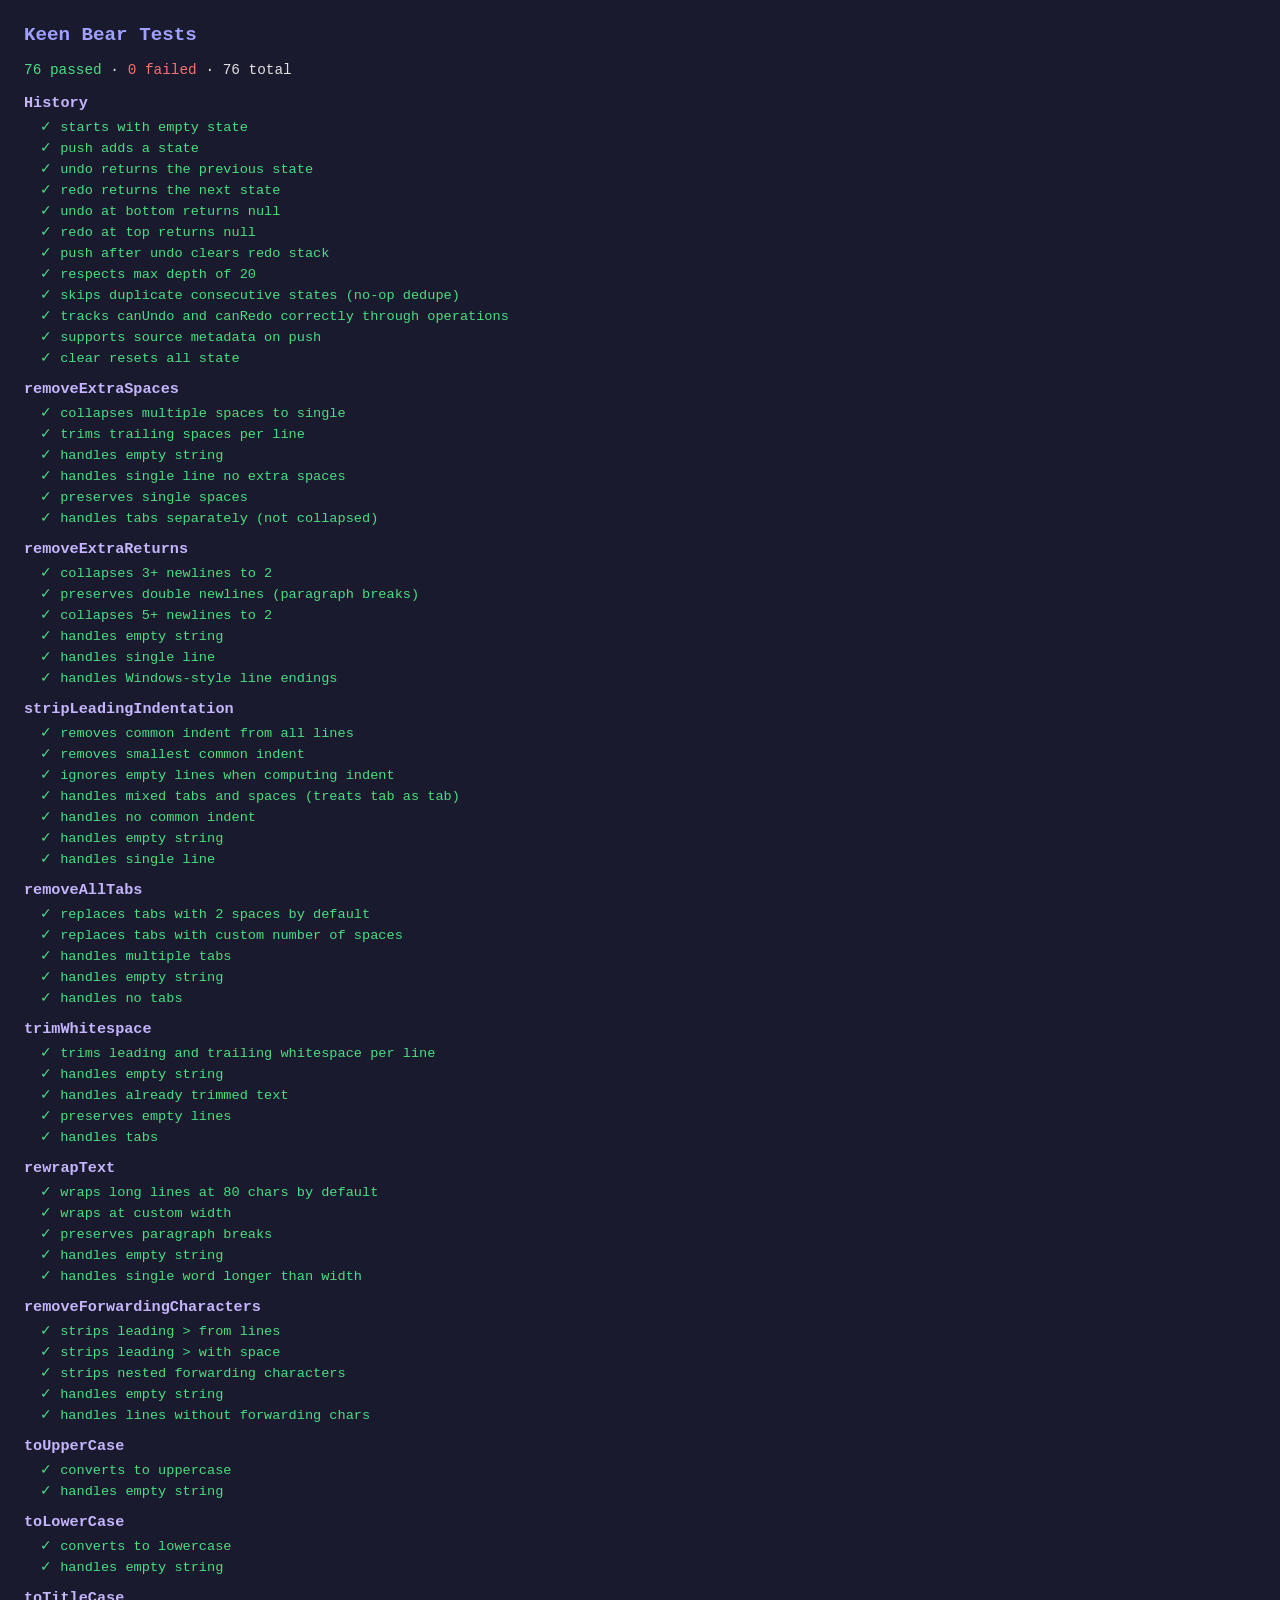
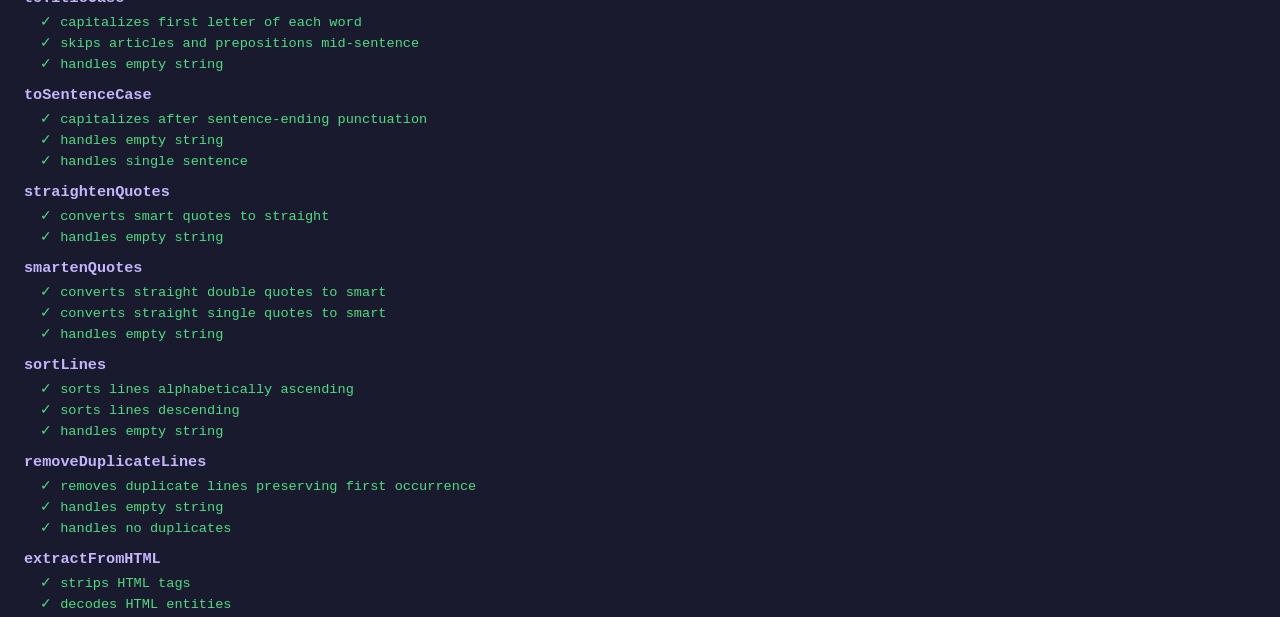
==== test/test-runner.html @ 08547b6c "feat: Phase 1 — test harness, history module, and all cleaners (76 tests green) - Browser-based test" ====
<!DOCTYPE html>
<html lang="en">
<head>
  <meta charset="UTF-8">
  <title>Keen Bear — Tests</title>
  <style>
    * { margin: 0; padding: 0; box-sizing: border-box; }
    body { font-family: 'SF Mono', 'JetBrains Mono', ui-monospace, monospace; background: #1a1a2e; color: #e0e0e0; padding: 24px; }
    h1 { font-size: 1.2rem; margin-bottom: 16px; color: #a0a0ff; }
    .summary { margin-bottom: 16px; font-size: 0.9rem; }
    .summary .pass { color: #4ade80; }
    .summary .fail { color: #f87171; }
    .suite { margin-bottom: 12px; }
    .suite-name { font-weight: bold; font-size: 0.95rem; margin-bottom: 4px; color: #c4b5fd; }
    .test { padding: 2px 0 2px 16px; font-size: 0.85rem; }
    .test.pass { color: #4ade80; }
    .test.pass::before { content: '✓ '; }
    .test.fail { color: #f87171; }
    .test.fail::before { content: '✗ '; }
    .error { padding-left: 32px; color: #fca5a5; font-size: 0.8rem; white-space: pre-wrap; }
  </style>
</head>
<body>
  <h1>Keen Bear Tests</h1>
  <div id="summary" class="summary"></div>
  <div id="results"></div>

  <script type="module">
    const results = [];
    let currentSuite = null;

    window.describe = function(name, fn) {
      currentSuite = { name, tests: [] };
      results.push(currentSuite);
      fn();
      currentSuite = null;
    };

    window.it = function(name, fn) {
      const test = { name, passed: false, error: null };
      try {
        fn();
        test.passed = true;
      } catch (e) {
        test.error = e.message || String(e);
      }
      if (currentSuite) {
        currentSuite.tests.push(test);
      } else {
        if (!results.length || results[results.length - 1].name !== '(ungrouped)') {
          results.push({ name: '(ungrouped)', tests: [] });
        }
        results[results.length - 1].tests.push(test);
      }
    };

    window.assert = {
      equal(actual, expected, msg) {
        if (actual !== expected) {
          throw new Error(`${msg || 'assert.equal'}\n  expected: ${JSON.stringify(expected)}\n  actual:   ${JSON.stringify(actual)}`);
        }
      },
      deepEqual(actual, expected, msg) {
        const a = JSON.stringify(actual);
        const e = JSON.stringify(expected);
        if (a !== e) {
          throw new Error(`${msg || 'assert.deepEqual'}\n  expected: ${e}\n  actual:   ${a}`);
        }
      },
      ok(value, msg) {
        if (!value) throw new Error(msg || `Expected truthy, got ${JSON.stringify(value)}`);
      },
      throws(fn, msg) {
        let threw = false;
        try { fn(); } catch (e) { threw = true; }
        if (!threw) throw new Error(msg || 'Expected function to throw');
      }
    };

    // Import test modules
    await import('./history.test.js');
    await import('./cleaners.test.js');

    // Render results
    const el = document.getElementById('results');
    const sumEl = document.getElementById('summary');
    let total = 0, passed = 0;

    for (const suite of results) {
      const div = document.createElement('div');
      div.className = 'suite';
      div.innerHTML = `<div class="suite-name">${suite.name}</div>`;
      for (const t of suite.tests) {
        total++;
        if (t.passed) passed++;
        const line = document.createElement('div');
        line.className = `test ${t.passed ? 'pass' : 'fail'}`;
        line.textContent = t.name;
        div.appendChild(line);
        if (t.error) {
          const err = document.createElement('div');
          err.className = 'error';
          err.textContent = t.error;
          div.appendChild(err);
        }
      }
      el.appendChild(div);
    }

    const failed = total - passed;
    sumEl.innerHTML = `<span class="pass">${passed} passed</span> · <span class="fail">${failed} failed</span> · ${total} total`;
    document.title = `${failed ? '✗' : '✓'} Keen Bear Tests (${passed}/${total})`;
  </script>
</body>
</html>
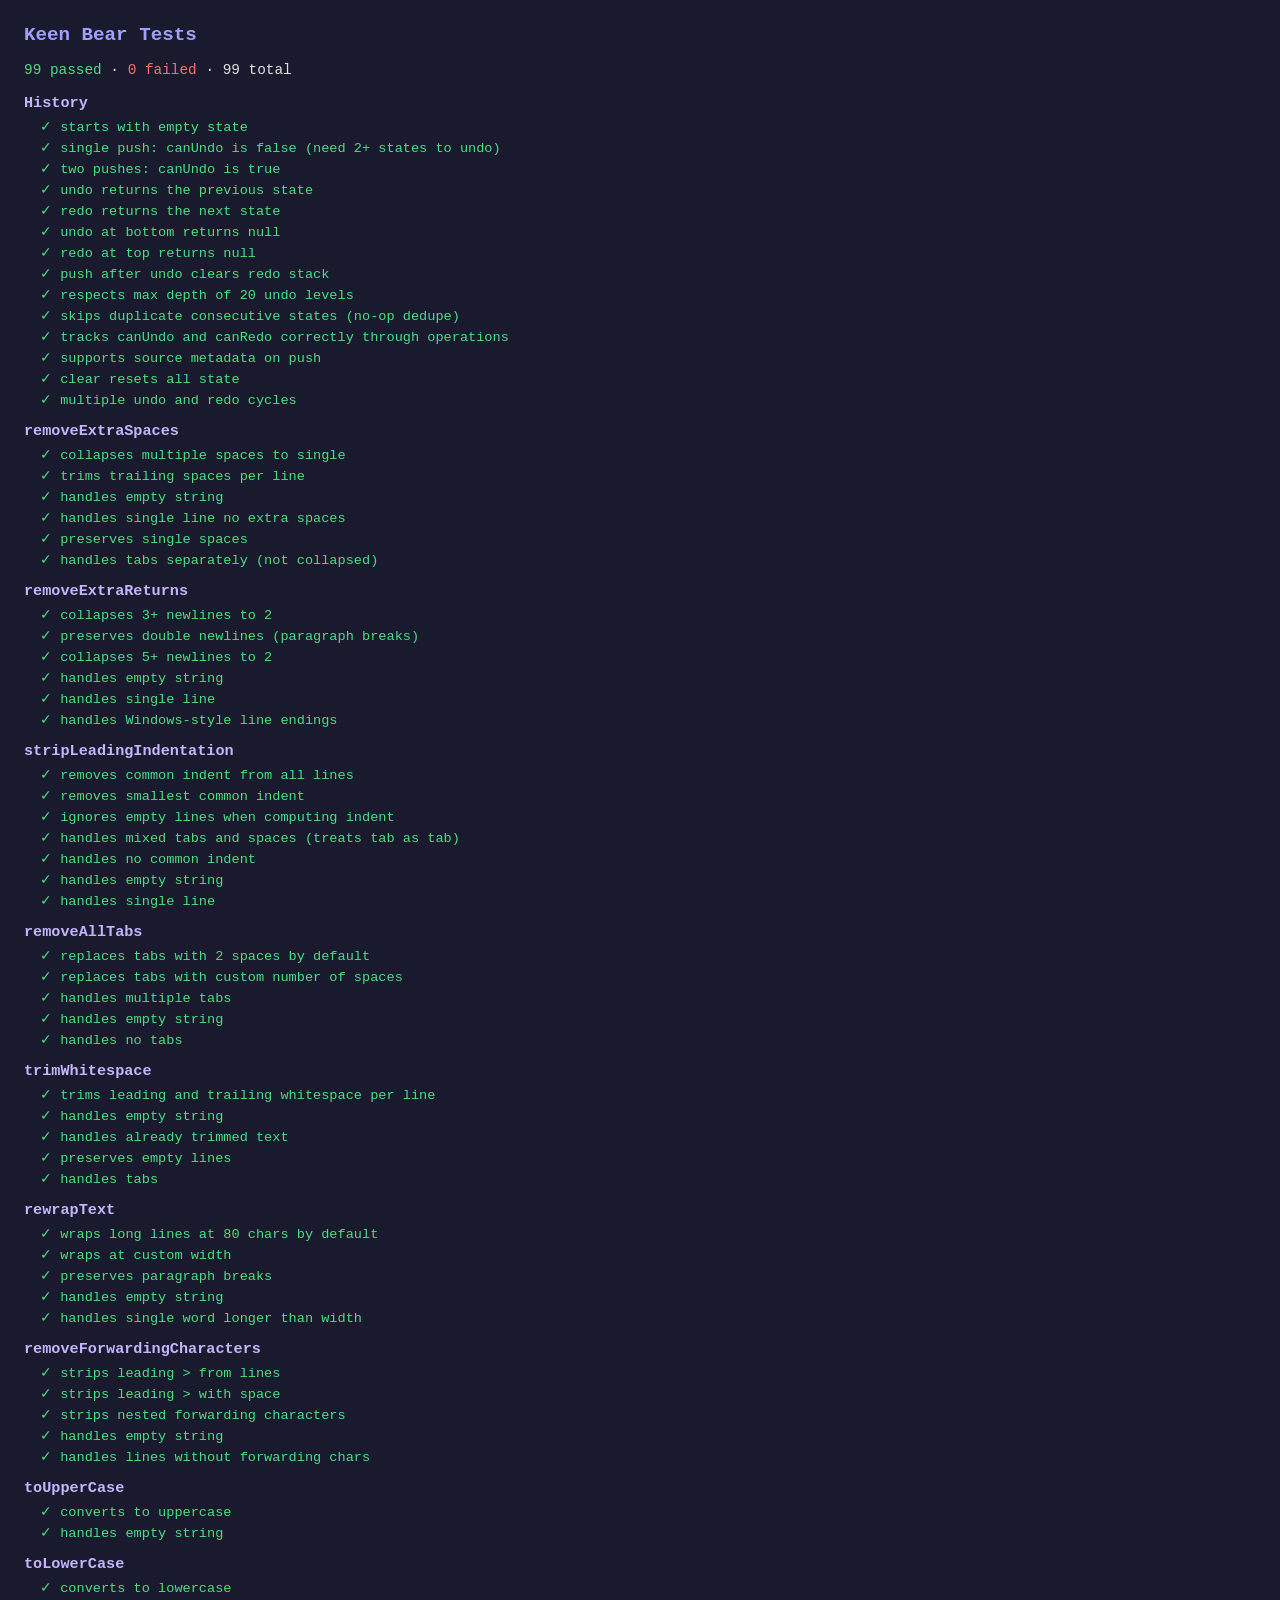
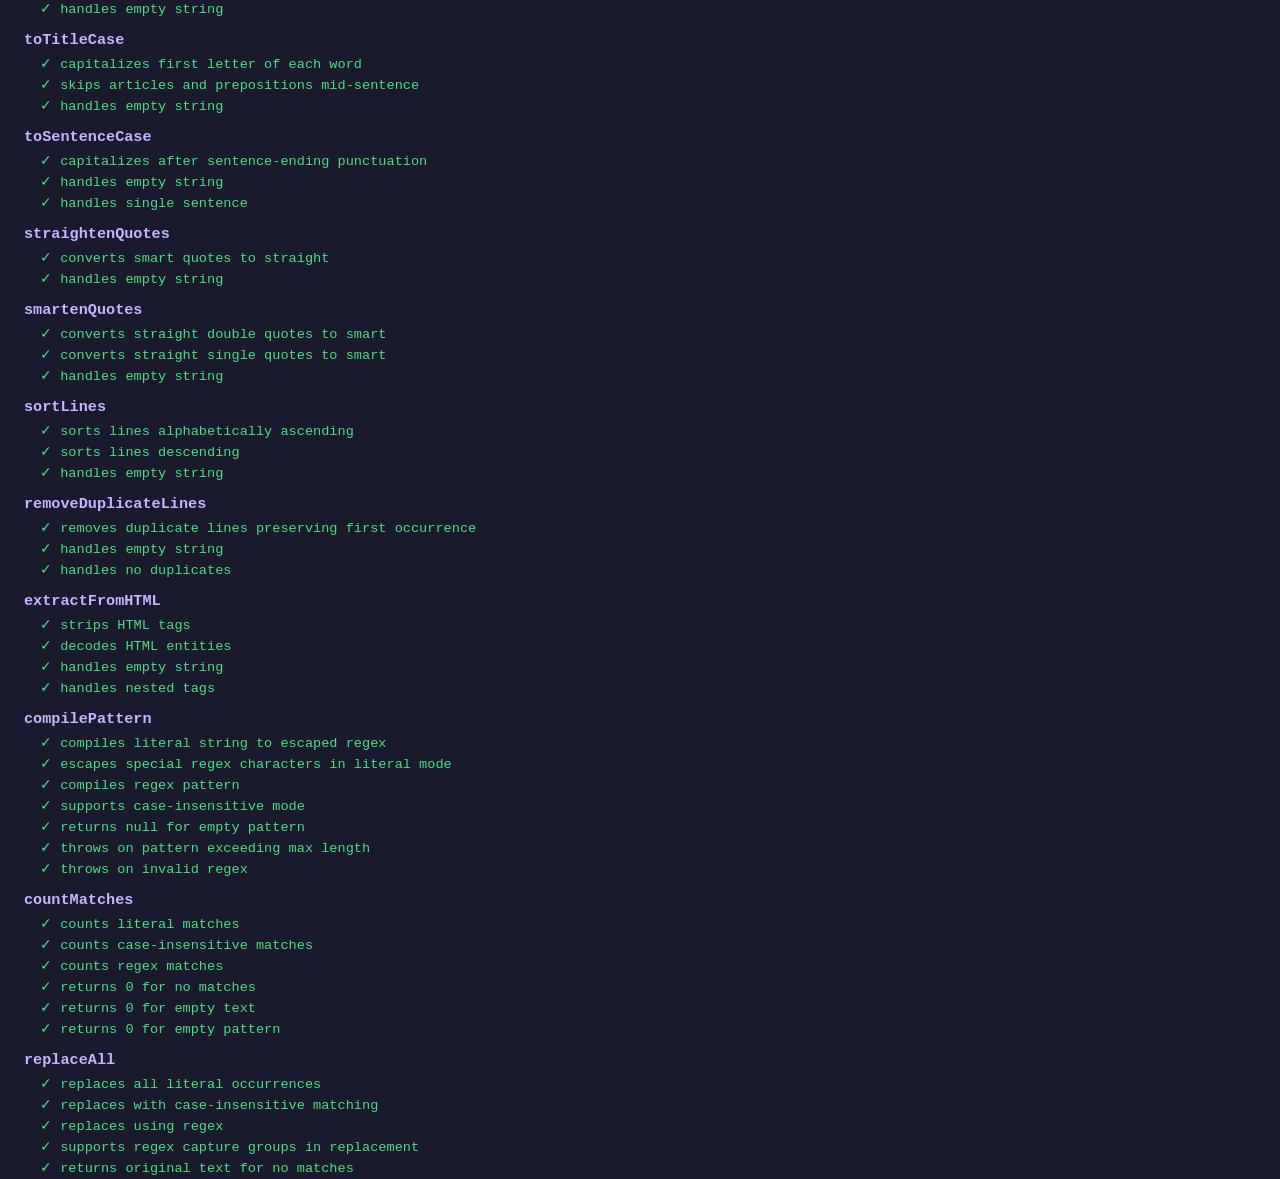
==== commit 472199f8: "feat: Phase 4 — Find & Replace with regex support and safety guards - find-replace.js: compilePatter" ====
--- a/test/test-runner.html
+++ b/test/test-runner.html
@@ -80,6 +80,7 @@
     // Import test modules
     await import('./history.test.js');
     await import('./cleaners.test.js');
+    await import('./find-replace.test.js');
 
     // Render results
     const el = document.getElementById('results');
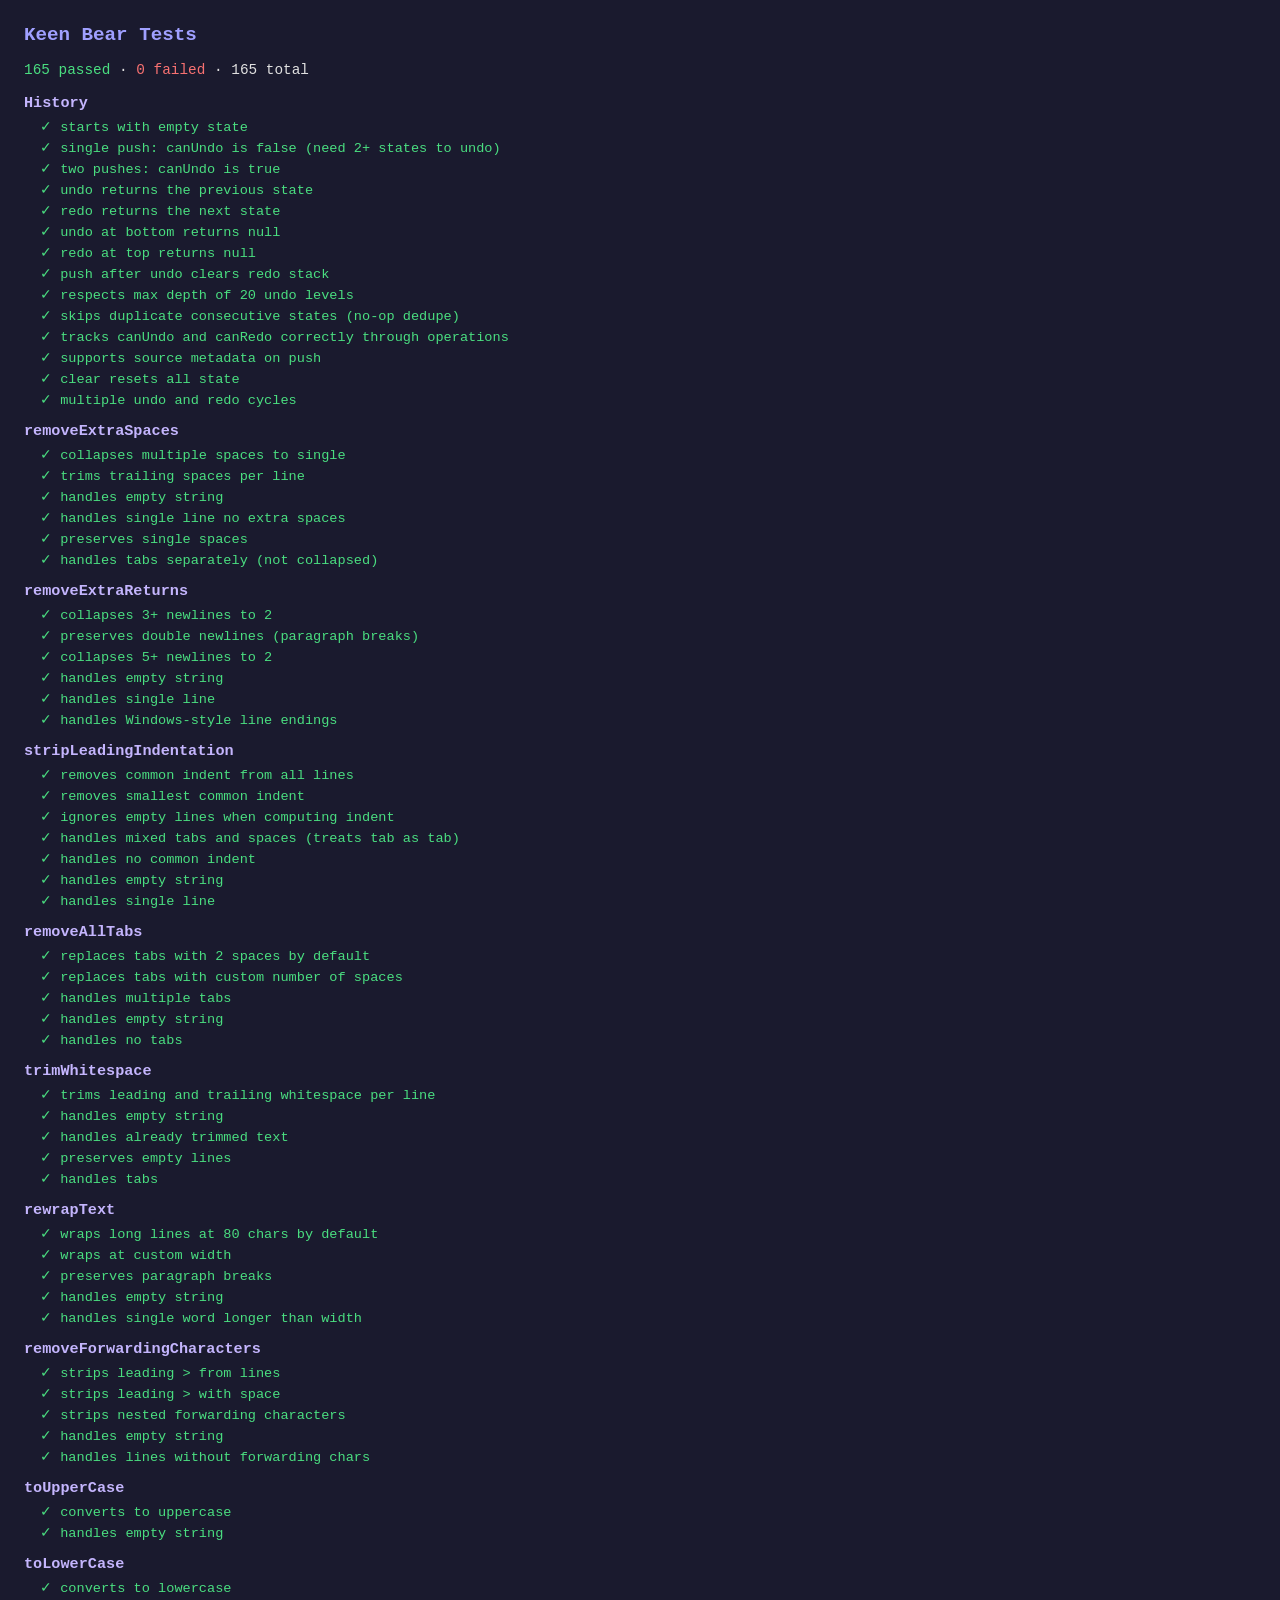
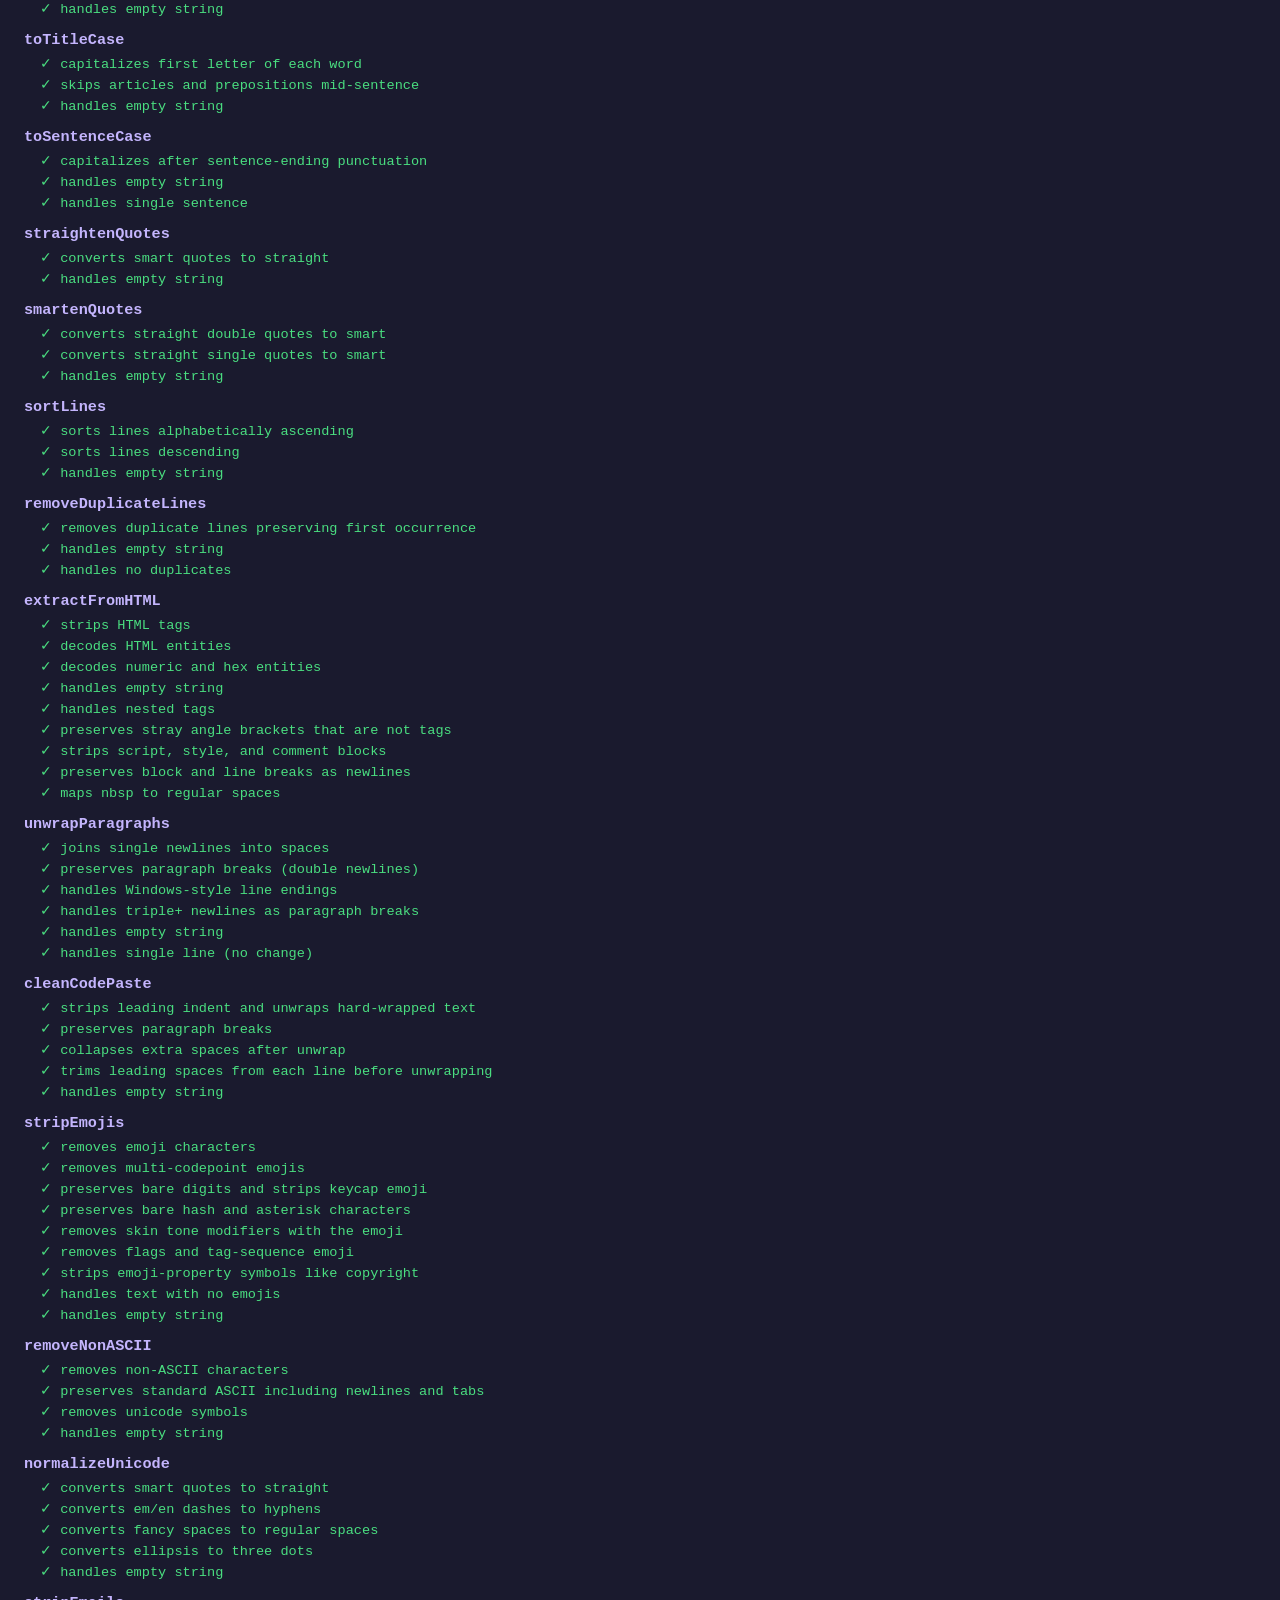
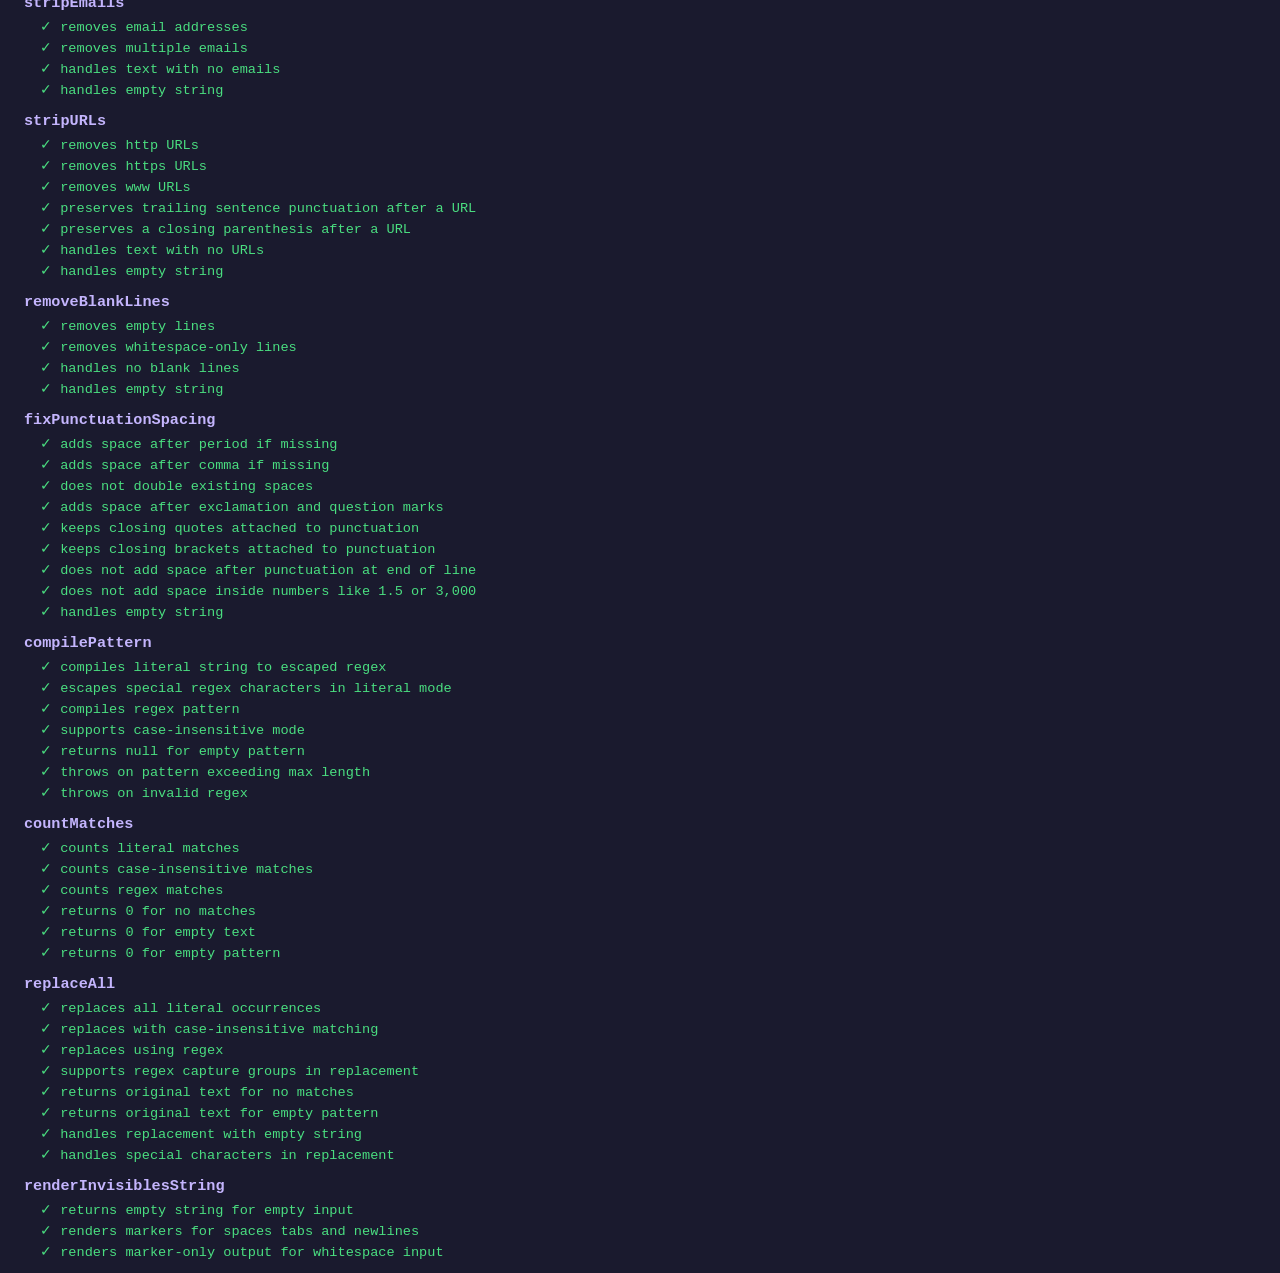
==== commit 89b01fa6: "refactor: split ui modules and smooth large-input interactions Break the UI into focused modules and" ====
--- a/test/test-runner.html
+++ b/test/test-runner.html
@@ -81,6 +81,8 @@
     await import('./history.test.js');
     await import('./cleaners.test.js');
     await import('./find-replace.test.js');
+    await import('./ui-invisibles.test.js');
+    await import('./ui-keyboard.test.js');
 
     // Render results
     const el = document.getElementById('results');
